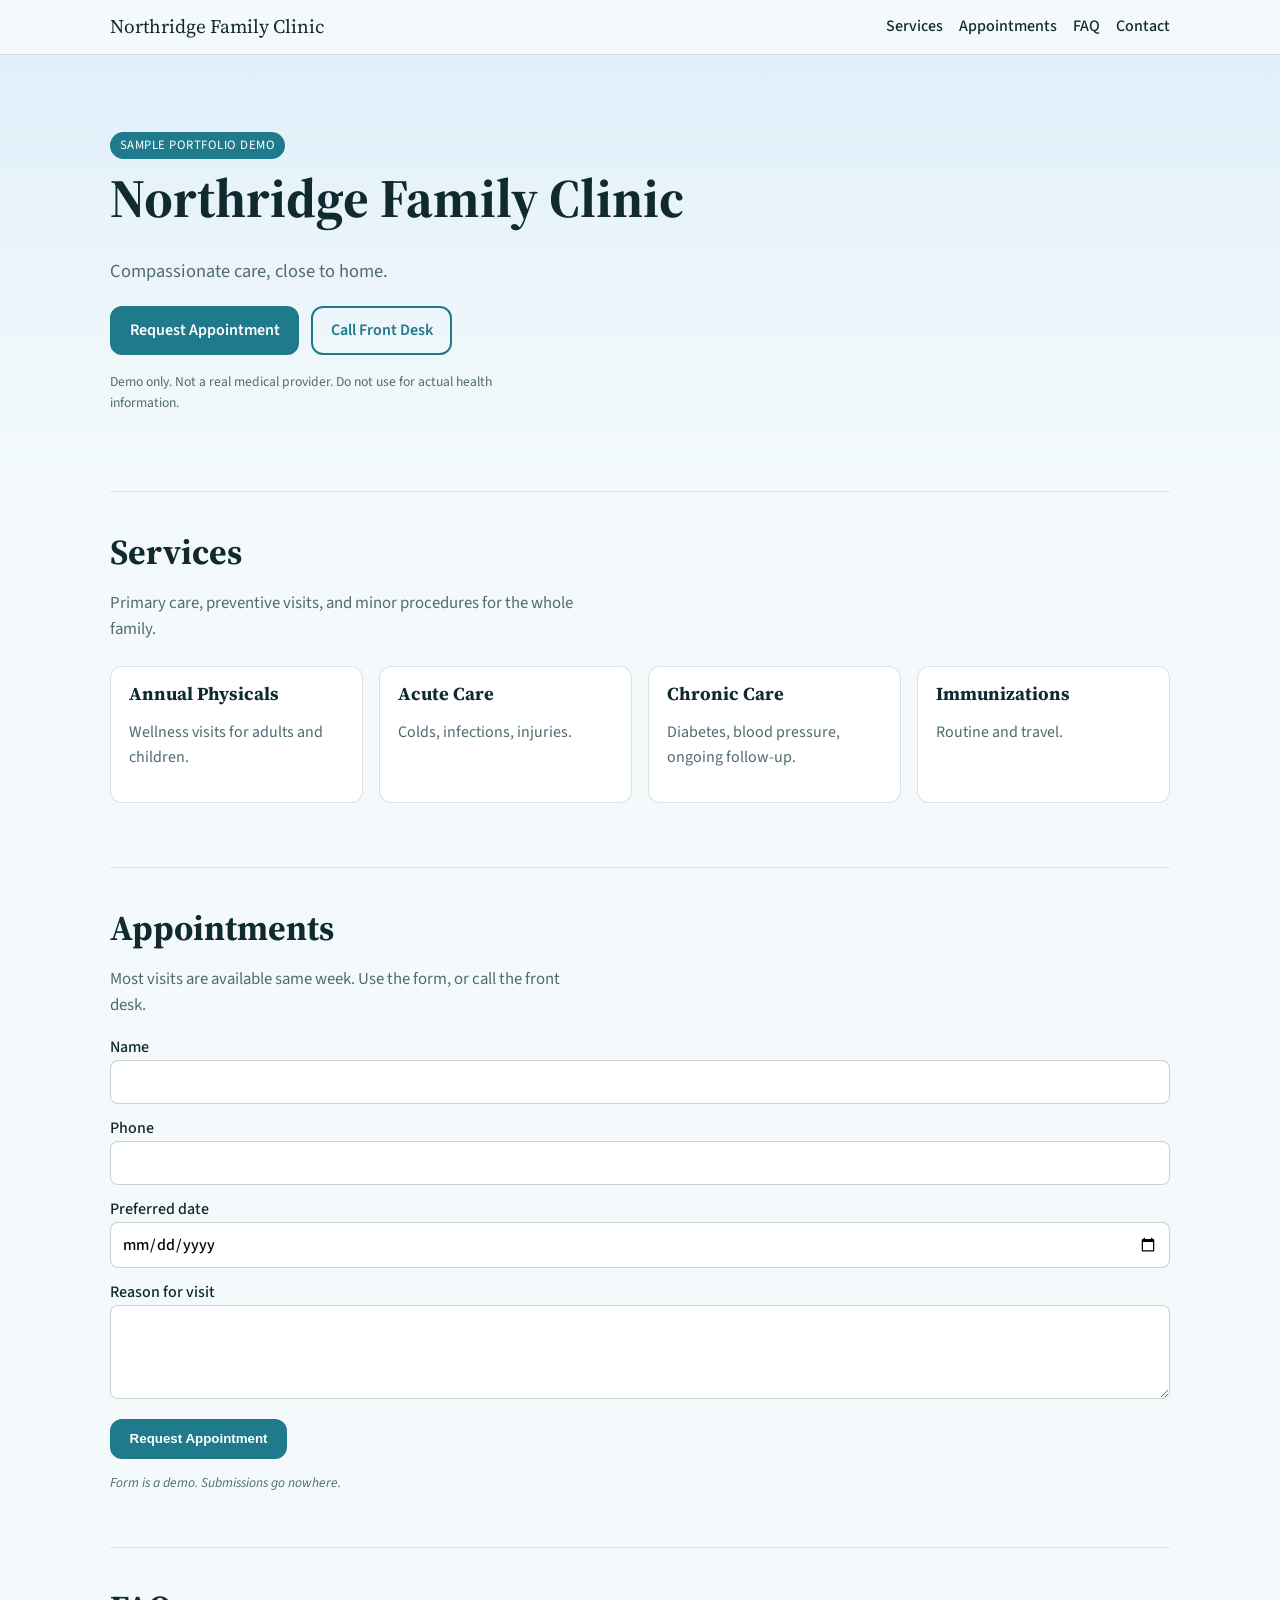
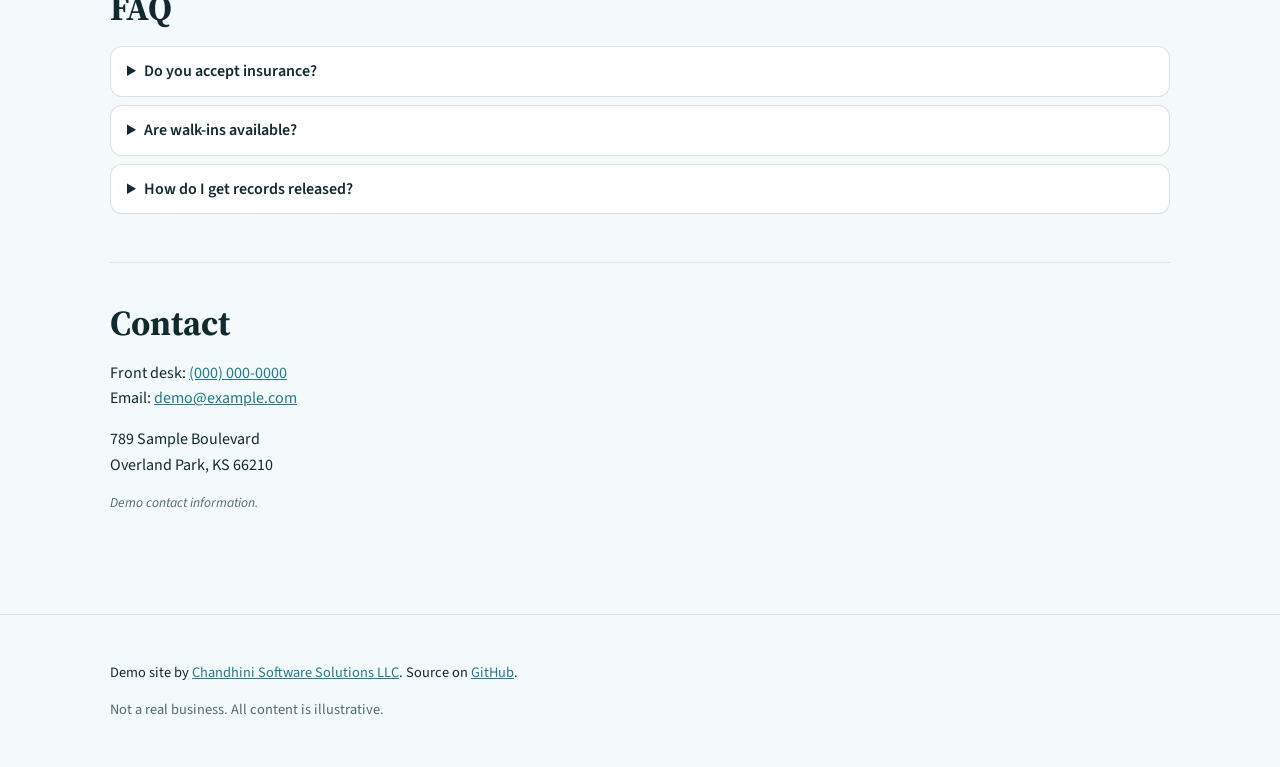
==== index.html @ 1aa751b5 "feat: initial demo site scaffold" ====
<!DOCTYPE html>
<html lang="en">
<head>
  <meta charset="UTF-8" />
  <meta name="viewport" content="width=device-width, initial-scale=1.0" />
  <title>Northridge Family Clinic — Demo Site</title>
  <meta name="description" content="A sample portfolio demo of a small clinic landing page built by Chandhini Software Solutions LLC." />
  <meta name="robots" content="index, follow" />
  <link rel="canonical" href="https://clinic.chandhini.com/" />

  <!-- Open Graph -->
  <meta property="og:type" content="website" />
  <meta property="og:title" content="Northridge Family Clinic — Demo Site" />
  <meta property="og:description" content="A sample portfolio demo of a small clinic landing page built by Chandhini Software Solutions LLC." />
  <meta property="og:url" content="https://clinic.chandhini.com/" />

  <!-- Fonts -->
  <link rel="preconnect" href="https://fonts.googleapis.com" />
  <link rel="preconnect" href="https://fonts.gstatic.com" crossorigin />
  <link href="https://fonts.googleapis.com/css2?family=Source+Sans+3:wght@400;500;600;700&family=Source+Serif+Pro:wght@600;700&display=swap" rel="stylesheet" />

  <link rel="stylesheet" href="assets/css/styles.css" />
</head>
<body>

  <a class="skip-link" href="#main">Skip to content</a>

  <header class="site-header">
    <div class="container header-row">
      <a class="brand" href="#top">Northridge Family Clinic</a>
      <nav aria-label="Primary">
        <ul class="nav"><li><a href="#services">Services</a></li><li><a href="#appointments">Appointments</a></li><li><a href="#faq">FAQ</a></li><li><a href="#contact">Contact</a></li></ul>
      </nav>
    </div>
  </header>

  <main id="main">
    <section id="top" class="hero">
      <div class="container">
        <p class="demo-badge">Sample portfolio demo</p>
        <h1>Northridge Family Clinic</h1>
        <p class="tagline">Compassionate care, close to home.</p>
        <div class="cta-row">
          <a class="btn primary" href="#appointments">Request Appointment</a>
          <a class="btn ghost" href="tel:+10000000000">Call Front Desk</a>
        </div>
        <p class="demo-note">Demo only. Not a real medical provider. Do not use for actual health information.</p>
      </div>
    </section>

    <div class="container">

  <section id="services" class="section">
    <h2>Services</h2>
    <p class="lead">Primary care, preventive visits, and minor procedures for the whole family.</p>
            <div class="cards">
              <article class="card"><h3>Annual Physicals</h3><p class="muted">Wellness visits for adults and children.</p></article>
              <article class="card"><h3>Acute Care</h3><p class="muted">Colds, infections, injuries.</p></article>
              <article class="card"><h3>Chronic Care</h3><p class="muted">Diabetes, blood pressure, ongoing follow-up.</p></article>
              <article class="card"><h3>Immunizations</h3><p class="muted">Routine and travel.</p></article>
            </div>
  </section>

  <section id="appointments" class="section">
    <h2>Appointments</h2>
    <p class="lead">Most visits are available same week. Use the form, or call the front desk.</p>
            <form aria-label="Appointment request form" onsubmit="event.preventDefault(); alert('Demo only — no booking sent.');">
              <label>Name<br/><input type="text" required aria-required="true"/></label>
              <label>Phone<br/><input type="tel" required aria-required="true"/></label>
              <label>Preferred date<br/><input type="date" required aria-required="true"/></label>
              <label>Reason for visit<br/><textarea rows="3"></textarea></label>
              <button type="submit" class="btn primary">Request Appointment</button>
            </form>
            <p class="note">Form is a demo. Submissions go nowhere.</p>
  </section>

  <section id="faq" class="section">
    <h2>FAQ</h2>
    <details><summary>Do you accept insurance?</summary><p>Demo answer: Most major plans. Call to confirm.</p></details>
            <details><summary>Are walk-ins available?</summary><p>Demo answer: Yes, for acute concerns when slots open.</p></details>
            <details><summary>How do I get records released?</summary><p>Demo answer: Complete a release-of-information form at the front desk.</p></details>
  </section>

  <section id="contact" class="section">
    <h2>Contact</h2>
    <p>Front desk: <a href="tel:+10000000000">(000) 000-0000</a><br/>
               Email: <a href="mailto:demo@example.com">demo@example.com</a></p>
            <address>
              789 Sample Boulevard<br/>
              Overland Park, KS 66210
            </address>
            <p class="note">Demo contact information.</p>
  </section>

    </div>
  </main>

  <footer class="site-footer">
    <div class="container">
      <p>Demo site by <a href="https://chandhini.com">Chandhini Software Solutions LLC</a>.
         Source on <a href="https://github.com/bayina/clinic-demo">GitHub</a>.</p>
      <p class="muted">Not a real business. All content is illustrative.</p>
    </div>
  </footer>

  <script src="assets/js/main.js"></script>
</body>
</html>
---- assets/css/styles.css ----
:root {
  --primary: #1F7A8C;
  --accent:  #BFDBF7;
  --bg:      #F4FAFB;
  --text:    #102A30;
  --muted:   #4F6B72;
  --max:     1100px;
  --radius:  12px;
}

* { box-sizing: border-box; }
html { scroll-behavior: smooth; }
body {
  margin: 0;
  font-family: 'Source Sans 3', system-ui, sans-serif;
  background: var(--bg);
  color: var(--text);
  line-height: 1.55;
  -webkit-font-smoothing: antialiased;
}
h1, h2, h3 {
  font-family: 'Source Serif Pro', Georgia, serif;
  font-weight: 700;
  margin: 0 0 .5em;
  line-height: 1.15;
}
h1 { font-size: clamp(2rem, 4vw + 1rem, 3.4rem); }
h2 { font-size: clamp(1.5rem, 2vw + 1rem, 2.2rem); margin-top: 0; }
h3 { font-size: 1.15rem; }

a { color: var(--primary); }
a:hover { text-decoration: underline; }

.container { max-width: var(--max); margin: 0 auto; padding: 0 1.25rem; }

.skip-link {
  position: absolute; left: -9999px; top: auto;
  background: var(--primary); color: #fff; padding: .5rem 1rem;
}
.skip-link:focus { left: 1rem; top: 1rem; }

.site-header {
  position: sticky; top: 0; z-index: 10;
  background: var(--bg);
  border-bottom: 1px solid color-mix(in srgb, var(--muted) 20%, transparent);
}
.header-row {
  display: flex; align-items: center; justify-content: space-between;
  padding: .75rem 1.25rem;
}
.brand { font-family: 'Source Serif Pro', Georgia, serif; font-size: 1.2rem; text-decoration: none; color: var(--text); }
.nav { list-style: none; padding: 0; margin: 0; display: flex; gap: 1rem; flex-wrap: wrap; }
.nav a { text-decoration: none; color: var(--text); font-weight: 500; }
.nav a:hover { color: var(--primary); }

.hero {
  padding: clamp(2.5rem, 6vw, 5rem) 0 clamp(2rem, 5vw, 4rem);
  background: linear-gradient(180deg, color-mix(in srgb, var(--accent) 35%, var(--bg)) 0%, var(--bg) 100%);
}
.demo-badge {
  display: inline-block;
  font-size: .8rem; letter-spacing: .04em; text-transform: uppercase;
  background: var(--primary); color: #fff;
  padding: .25rem .6rem; border-radius: 999px; margin: 0 0 .5rem;
}
.tagline { font-size: 1.15rem; color: var(--muted); max-width: 36ch; }
.demo-note { font-size: .85rem; color: var(--muted); margin-top: 1rem; max-width: 56ch; }

.cta-row { display: flex; gap: .75rem; margin-top: 1.25rem; flex-wrap: wrap; }
.btn {
  display: inline-block;
  padding: .65rem 1.1rem;
  border-radius: var(--radius);
  text-decoration: none;
  font-weight: 600;
  border: 2px solid var(--primary);
  transition: transform .12s ease, background .12s ease;
}
.btn.primary { background: var(--primary); color: #fff; }
.btn.ghost   { background: transparent; color: var(--primary); }
.btn:hover { transform: translateY(-1px); }

.section { padding: 2.5rem 0; border-top: 1px solid color-mix(in srgb, var(--muted) 15%, transparent); }
.lead { font-size: 1.05rem; color: var(--muted); max-width: 60ch; }
.note { font-size: .85rem; color: var(--muted); font-style: italic; }
.muted { color: var(--muted); }

.cards {
  display: grid; gap: 1rem;
  grid-template-columns: repeat(auto-fit, minmax(220px, 1fr));
  margin: 1.5rem 0;
}
.card {
  background: #fff;
  border: 1px solid color-mix(in srgb, var(--muted) 20%, transparent);
  border-radius: var(--radius);
  padding: 1rem 1.1rem;
}
.card .price { font-weight: 700; color: var(--primary); margin: .5rem 0 0; }

.grid {
  display: grid; gap: .75rem;
  grid-template-columns: repeat(auto-fit, minmax(180px, 1fr));
  margin: 1.5rem 0;
}
.img-placeholder {
  aspect-ratio: 4 / 3;
  background:
    repeating-linear-gradient(45deg,
      color-mix(in srgb, var(--accent) 35%, transparent),
      color-mix(in srgb, var(--accent) 35%, transparent) 12px,
      color-mix(in srgb, var(--accent) 18%, transparent) 12px,
      color-mix(in srgb, var(--accent) 18%, transparent) 24px);
  border-radius: var(--radius);
  border: 1px dashed color-mix(in srgb, var(--muted) 40%, transparent);
}

form label { display: block; margin: .75rem 0; font-weight: 500; }
form input, form textarea {
  width: 100%; padding: .55rem .7rem;
  border: 1px solid color-mix(in srgb, var(--muted) 30%, transparent);
  border-radius: 8px; font: inherit;
}
form input:focus, form textarea:focus {
  outline: 2px solid var(--primary); outline-offset: 2px;
}

details {
  background: #fff; border-radius: var(--radius);
  padding: .75rem 1rem; margin: .5rem 0;
  border: 1px solid color-mix(in srgb, var(--muted) 20%, transparent);
}
summary { cursor: pointer; font-weight: 600; }

address { font-style: normal; line-height: 1.6; }

.site-footer {
  margin-top: 3rem; padding: 2rem 0;
  border-top: 1px solid color-mix(in srgb, var(--muted) 20%, transparent);
  font-size: .9rem;
}

@media (prefers-reduced-motion: reduce) {
  html { scroll-behavior: auto; }
  .btn:hover { transform: none; }
}
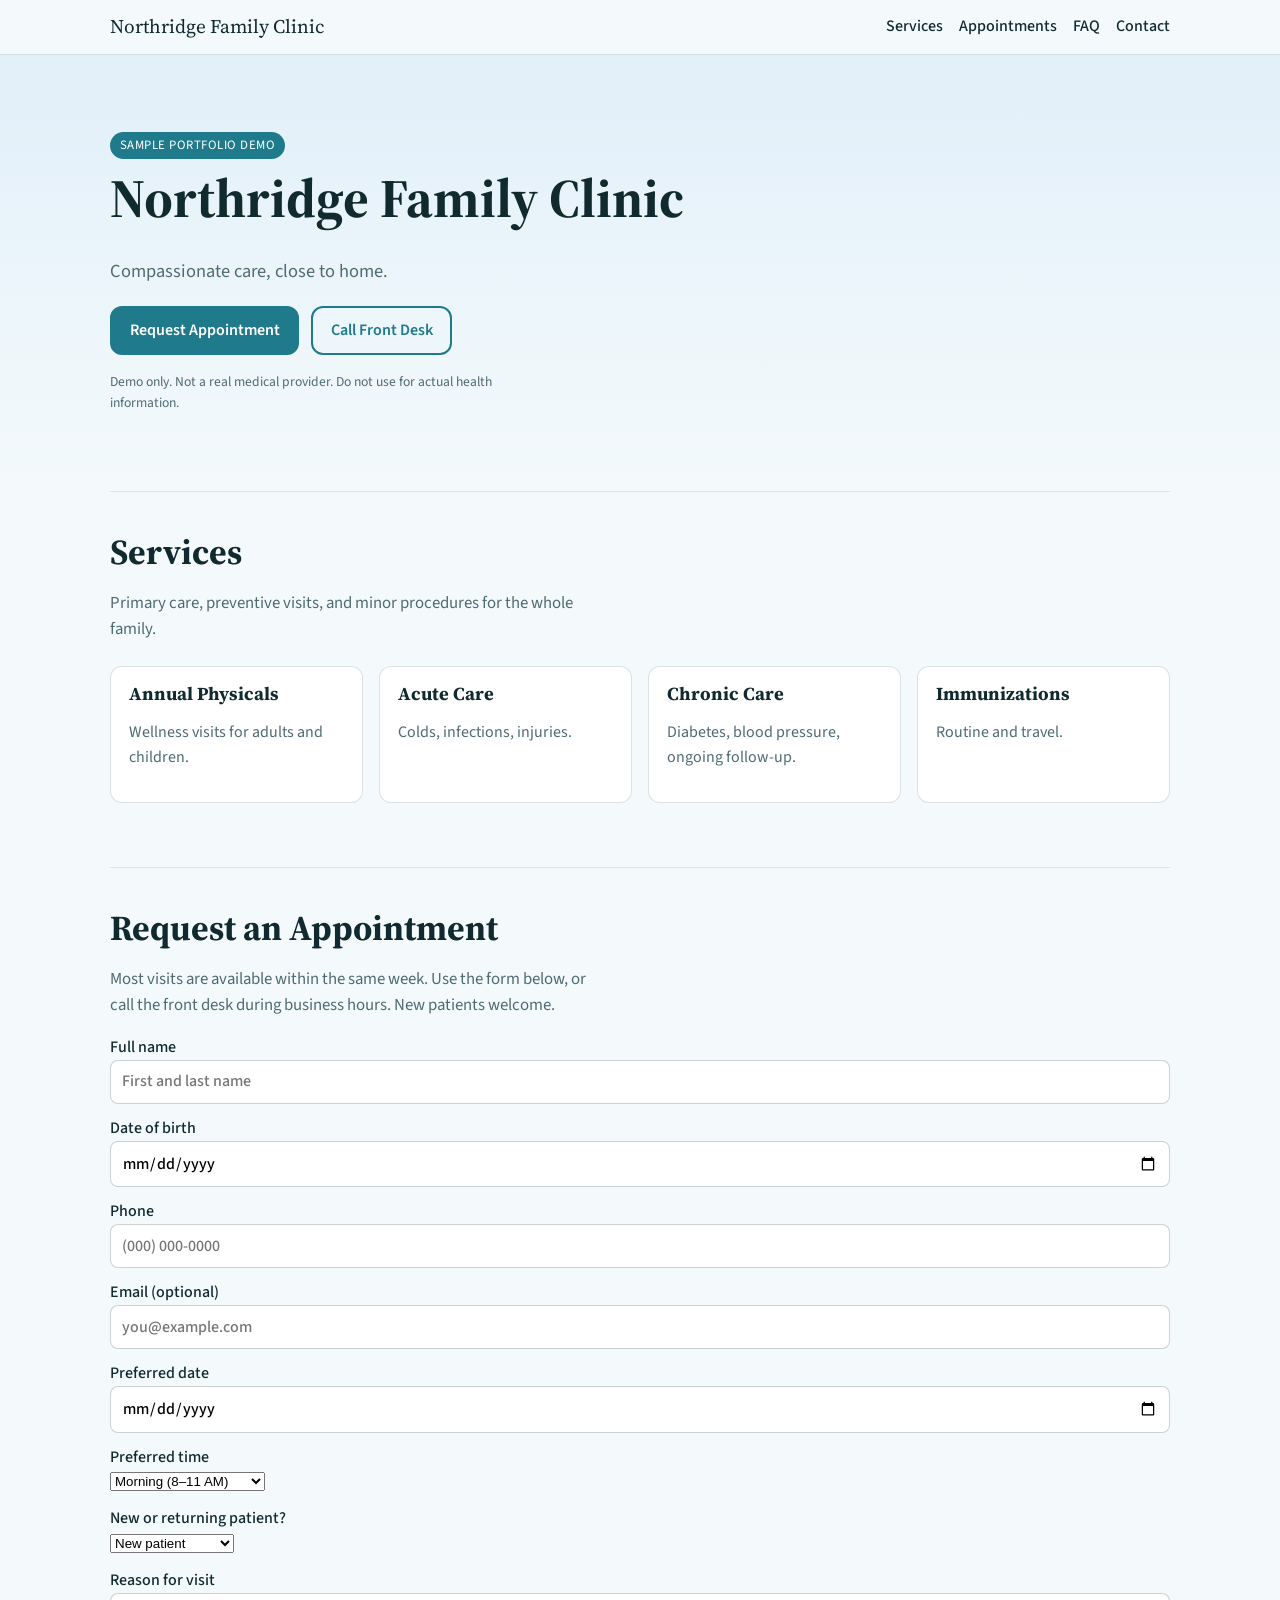
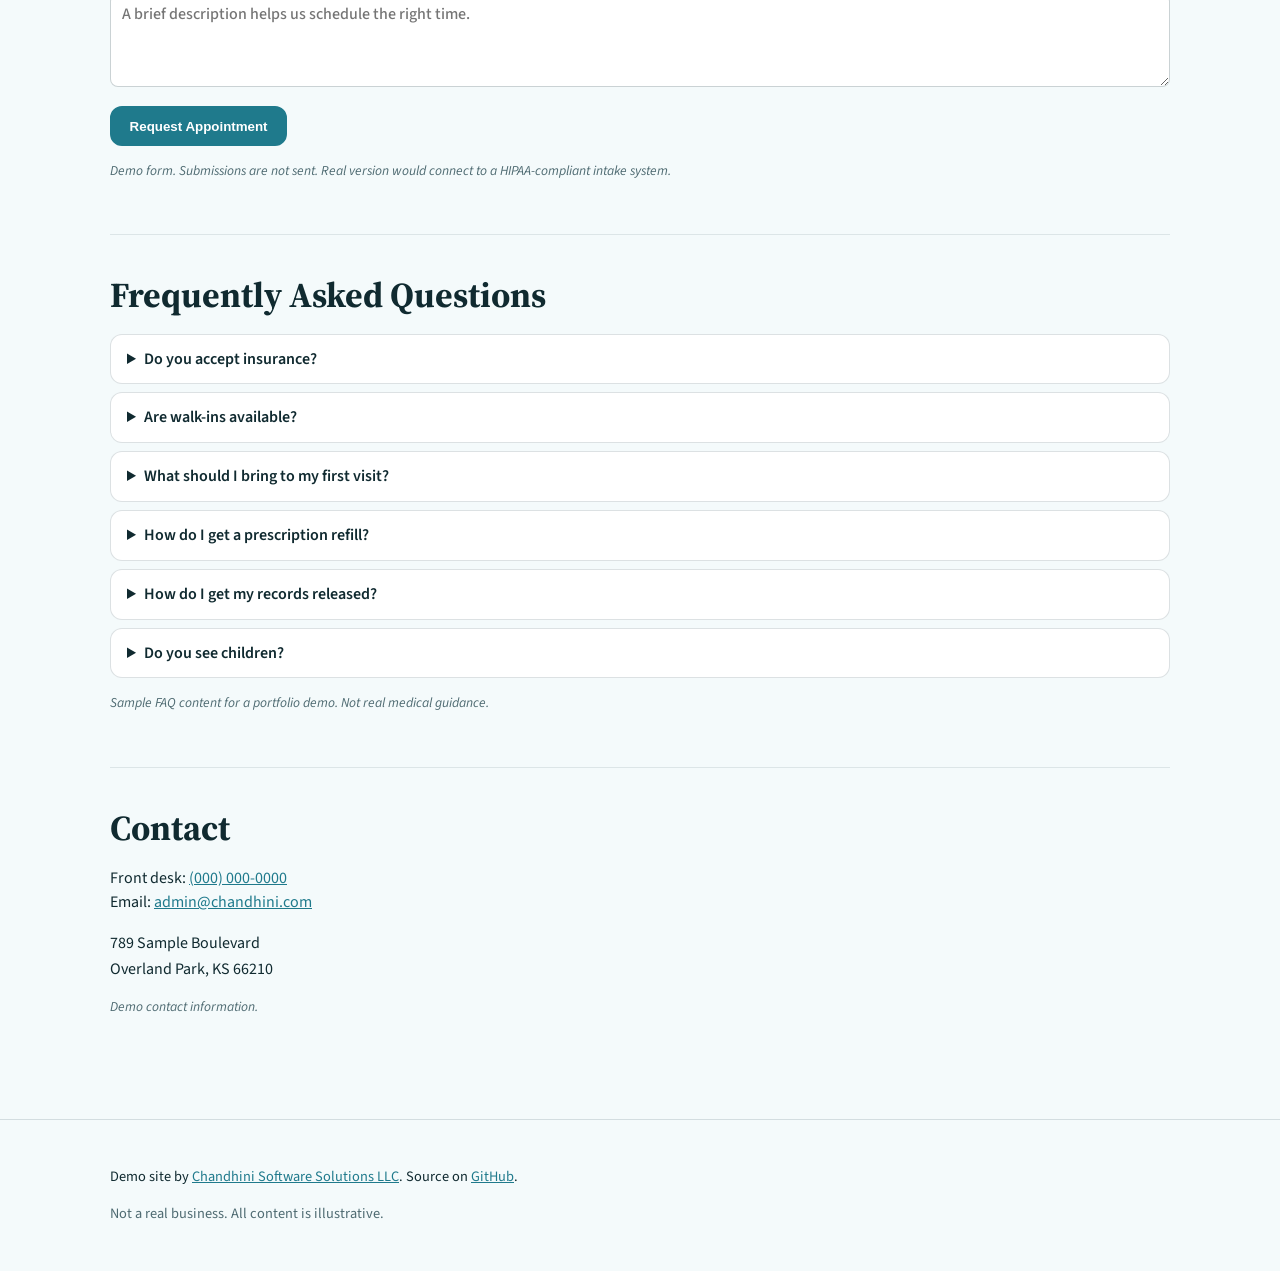
==== commit 367c5aa4: "feat: expand clinic appointment form fields and FAQ content" ====
--- a/index.html
+++ b/index.html
@@ -62,29 +62,79 @@
   </section>
 
   <section id="appointments" class="section">
-    <h2>Appointments</h2>
-    <p class="lead">Most visits are available same week. Use the form, or call the front desk.</p>
+    <h2>Request an Appointment</h2>
+    <p class="lead">Most visits are available within the same week. Use the form below, or call the front desk during business hours. New patients welcome.</p>
             <form aria-label="Appointment request form" onsubmit="event.preventDefault(); alert('Demo only — no booking sent.');">
-              <label>Name<br/><input type="text" required aria-required="true"/></label>
-              <label>Phone<br/><input type="tel" required aria-required="true"/></label>
-              <label>Preferred date<br/><input type="date" required aria-required="true"/></label>
-              <label>Reason for visit<br/><textarea rows="3"></textarea></label>
+              <label>Full name<br/>
+                <input type="text" name="name" autocomplete="name" required aria-required="true" placeholder="First and last name"/>
+              </label>
+              <label>Date of birth<br/>
+                <input type="date" name="dob" autocomplete="bday" required aria-required="true"/>
+              </label>
+              <label>Phone<br/>
+                <input type="tel" name="phone" autocomplete="tel" inputmode="tel" required aria-required="true" placeholder="(000) 000-0000"/>
+              </label>
+              <label>Email (optional)<br/>
+                <input type="email" name="email" autocomplete="email" placeholder="you@example.com"/>
+              </label>
+              <label>Preferred date<br/>
+                <input type="date" name="preferred_date" required aria-required="true"/>
+              </label>
+              <label>Preferred time<br/>
+                <select name="preferred_time" aria-label="Preferred appointment time">
+                  <option value="morning">Morning (8–11 AM)</option>
+                  <option value="midday">Midday (11 AM–1 PM)</option>
+                  <option value="afternoon">Afternoon (1–4 PM)</option>
+                  <option value="any">Any available</option>
+                </select>
+              </label>
+              <label>New or returning patient?<br/>
+                <select name="patient_type" aria-label="New or returning patient">
+                  <option value="new">New patient</option>
+                  <option value="returning">Returning patient</option>
+                </select>
+              </label>
+              <label>Reason for visit<br/>
+                <textarea name="reason" rows="3" placeholder="A brief description helps us schedule the right time."></textarea>
+              </label>
               <button type="submit" class="btn primary">Request Appointment</button>
             </form>
-            <p class="note">Form is a demo. Submissions go nowhere.</p>
+            <p class="note">Demo form. Submissions are not sent. Real version would connect to a HIPAA-compliant intake system.</p>
   </section>
 
   <section id="faq" class="section">
-    <h2>FAQ</h2>
-    <details><summary>Do you accept insurance?</summary><p>Demo answer: Most major plans. Call to confirm.</p></details>
-            <details><summary>Are walk-ins available?</summary><p>Demo answer: Yes, for acute concerns when slots open.</p></details>
-            <details><summary>How do I get records released?</summary><p>Demo answer: Complete a release-of-information form at the front desk.</p></details>
+    <h2>Frequently Asked Questions</h2>
+    <details>
+      <summary>Do you accept insurance?</summary>
+      <p>We accept most major commercial plans, Medicare, and many state plans. Bring your insurance card to your first visit, and call the front desk if you'd like us to verify coverage in advance.</p>
+    </details>
+    <details>
+      <summary>Are walk-ins available?</summary>
+      <p>Yes, walk-ins are accepted for acute concerns (sudden illness, minor injuries) when an opening is available. For physicals, chronic-care follow-up, and lab work, please schedule ahead.</p>
+    </details>
+    <details>
+      <summary>What should I bring to my first visit?</summary>
+      <p>A photo ID, your insurance card, a list of current medications and dosages, and any recent lab work or specialist notes you have copies of.</p>
+    </details>
+    <details>
+      <summary>How do I get a prescription refill?</summary>
+      <p>Call the front desk, message your provider through the patient portal, or have your pharmacy send a refill request. Most non-controlled refills are handled within one business day.</p>
+    </details>
+    <details>
+      <summary>How do I get my records released?</summary>
+      <p>Fill out a release-of-information form at the front desk or download it from the patient portal. We can send records electronically or by secure fax.</p>
+    </details>
+    <details>
+      <summary>Do you see children?</summary>
+      <p>Yes. We provide well-child visits, immunizations, sports physicals, and same-day sick visits for children of all ages.</p>
+    </details>
+    <p class="note">Sample FAQ content for a portfolio demo. Not real medical guidance.</p>
   </section>
 
   <section id="contact" class="section">
     <h2>Contact</h2>
     <p>Front desk: <a href="tel:+10000000000">(000) 000-0000</a><br/>
-               Email: <a href="mailto:demo@example.com">demo@example.com</a></p>
+               Email: <a href="mailto:admin@chandhini.com">admin@chandhini.com</a></p>
             <address>
               789 Sample Boulevard<br/>
               Overland Park, KS 66210
